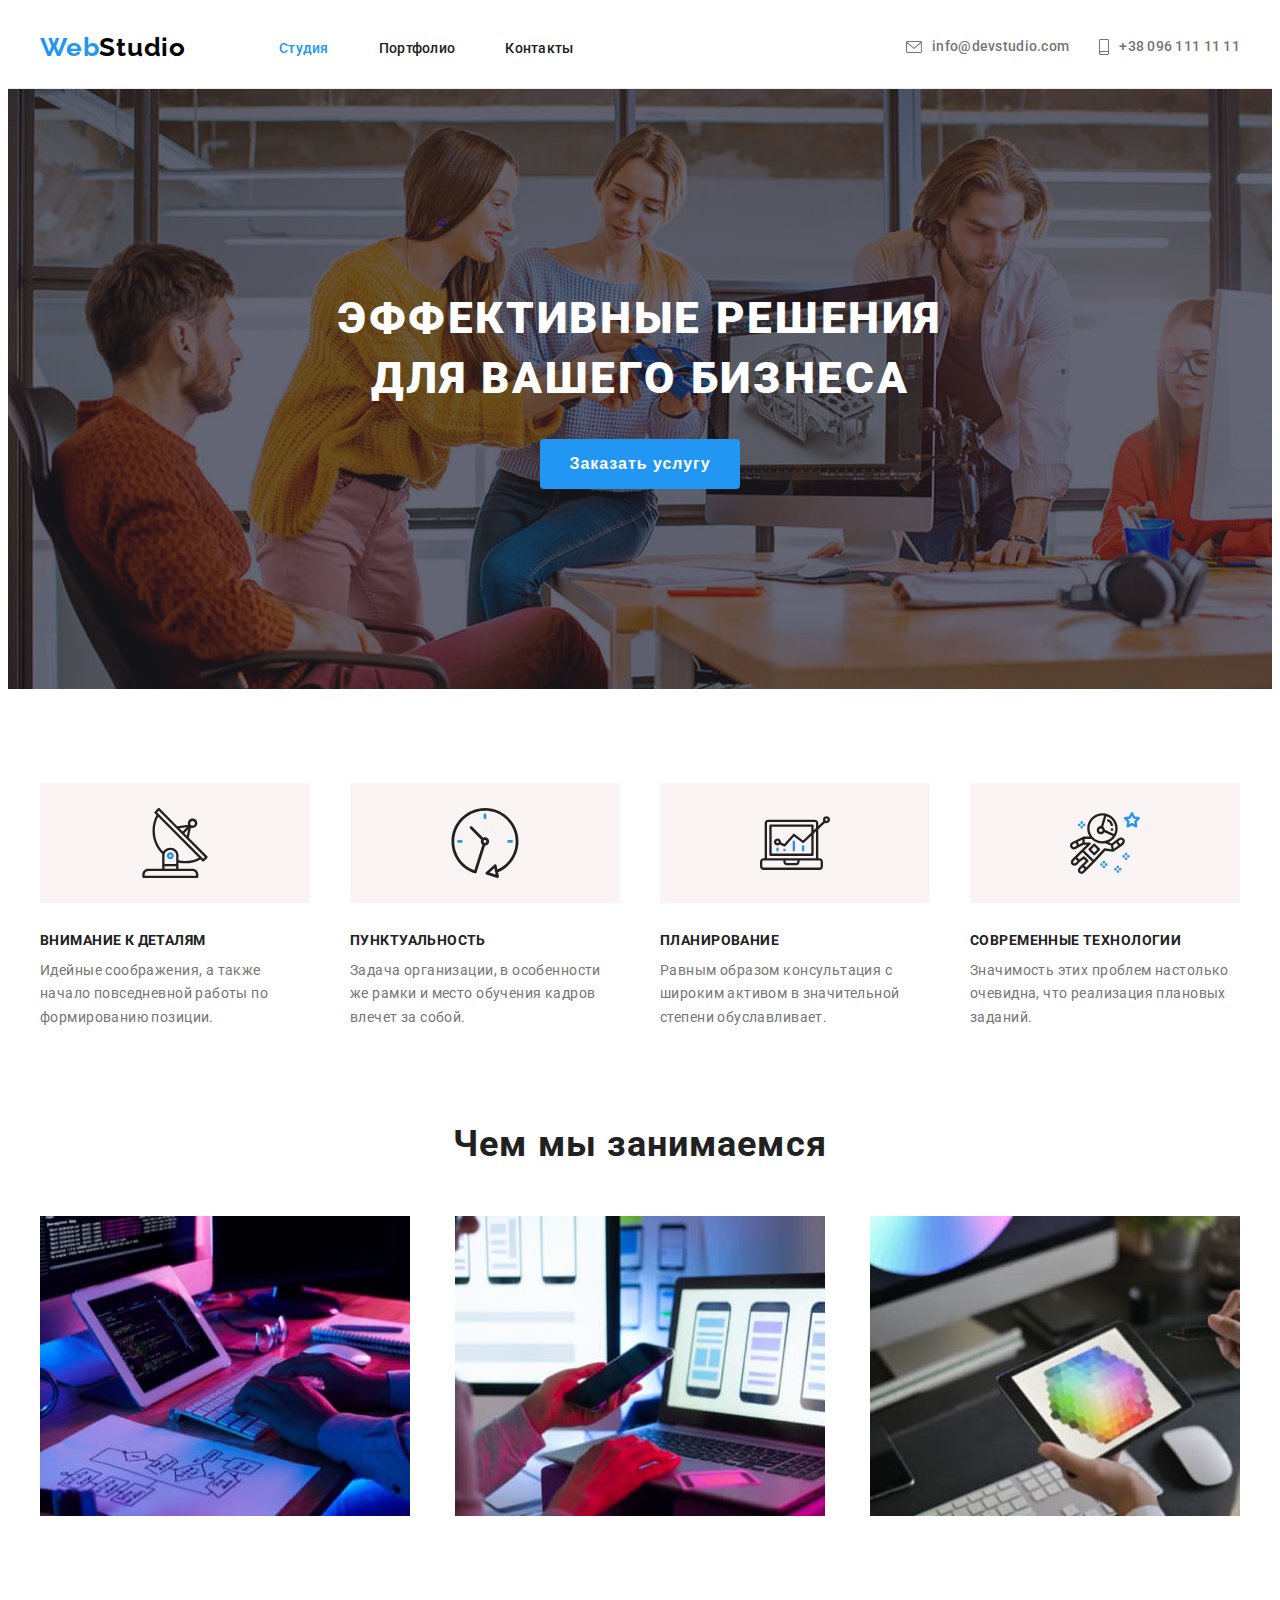
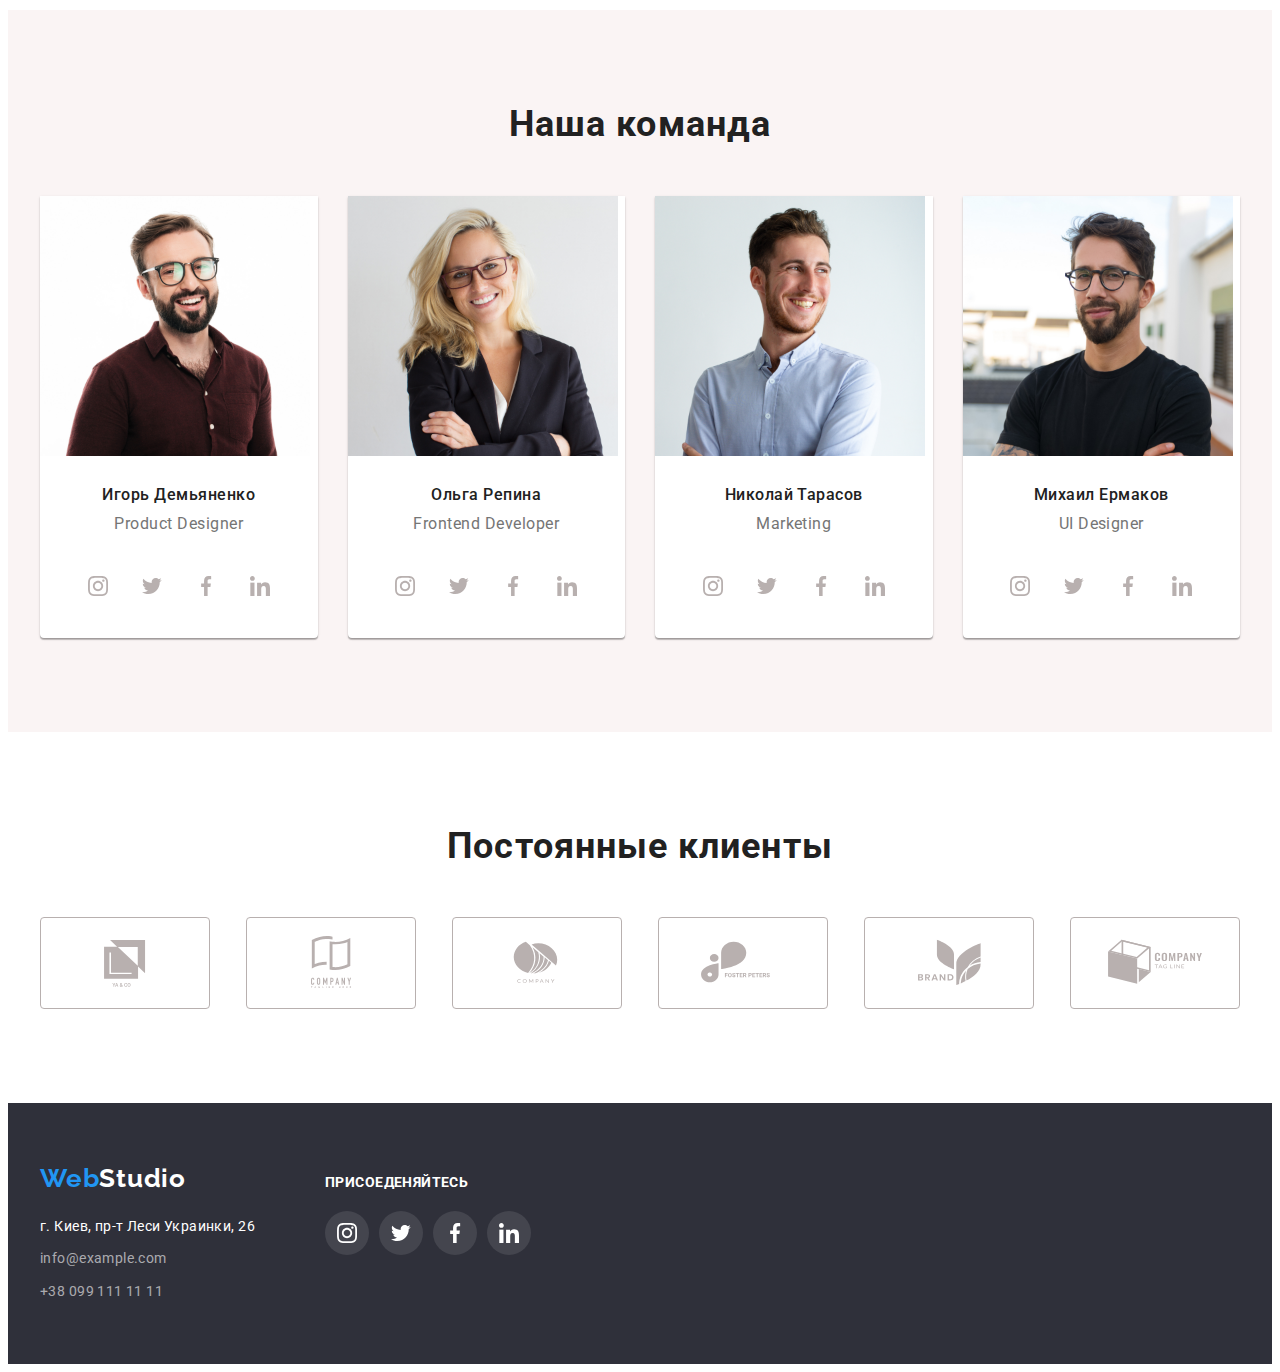
==== index.html @ 5352d446 "1" ====
<!DOCTYPE html>
<html lang="ru">
  <head>
    <meta charset="UTF-8" />
    <meta http-equiv="X-UA-Compatible" content="IE=edge" />
    <meta name="viewport" content="width=device-width, initial-scale=1.0" />
    <title>Разработка сайта</title>
    <link rel="preconnect" href="https://fonts.gstatic.com" />
    <link
      href="https://fonts.googleapis.com/css2?family=Raleway:wght@700&family=Roboto:wght@400;500;700;900&display=swap"
      rel="stylesheet"
    />
    <link
      rel="stylesheet"
      href="https://cdnjs.cloudflare.com/ajax/libs/modern-normalize/1.0.0/modern-normalize.min.css"
      integrity="sha512-ISS7cAi1PEhQ8jnbJpJZMd29NlhNj4AWYyLOSp2CE/CsHxTCu+r+t0D2yoJudVrd0/8fTVPUVDzY5Tvli75u/g=="
      crossorigin="anonymous"
      referrerpolicy="no-referrer"
    />
    <link rel="stylesheet" href="./css/styles.css" />
  </head>
  <body>
    <!-- Header section-->
    <header class="header">
      <div class="hearder-container container">
        <nav class="navigation">
          <a class="logo link" href="./index.html">Web<span class="logo-color">Studio</span></a>
          <ul class="menu list">
            <li class="menu-item">
              <a class="menu-link link link-menu-color" href="#"> Студия</a>
            </li>
            <li class="menu-item">
              <a class="menu-link link" href="./portfolio.html">Портфолио</a>
            </li>
            <li class="menu-item">
              <a class="menu-link link" href="#">Контакты</a>
            </li>
          </ul>
        </nav>
        <ul class="contact-list list">
          <li class="contact-list-item">
            <a class="contact-link link" href="mailto:info@devstudio.com">
              <svg class="contact-mail-icon">
                <use href="./images/sprite.svg#icon-mail"></use>
              </svg>
              info@devstudio.com</a
            >
          </li>
          <li class="contact-list-item">
            <a class="contact-link link" href="tel:+380961111111">
              <svg class="contact-phone-icon">
                <use href="./images/sprite.svg#icon-phone"></use>
              </svg>
              +38 096 111 11 11</a
            >
          </li>
        </ul>
      </div>
    </header>
    <main>
      <!--Hero section-->
      <section class="hero-section">
        <div class="flex-hero-section container">
          <h1 class="hero-section-title">
            Эффективные решения <br />
            для вашего бизнеса
          </h1>
          <button class="hero-section-button" type="button">Заказать услугу</button>
        </div>
      </section>

      <!-- Info section-->
      <section class="info-section section">
        <div class="container">
          <ul class="info-setcion-list list">
            <li class="info-list-item">
              <div class="info-section-svg-background">
                <svg class="info-section-img">
                  <use href="./images/sprite.svg#icon-antenna"></use>
                </svg>
              </div>
              <h3 class="info-setion-title">Внимание к деталям</h3>
              <p class="info-section-subtitle">
                Идейные соображения, а также начало повседневной работы по формированию позиции.
              </p>
            </li>
            <li class="info-list-item">
              <div class="info-section-svg-background">
                <svg class="info-section-img">
                  <use href="./images/sprite.svg#icon-clock"></use>
                </svg>
              </div>
              <h3 class="info-setion-title">Пунктуальность</h3>
              <p class="info-section-subtitle">
                Задача организации, в особенности же рамки и место обучения кадров влечет за собой.
              </p>
            </li>
            <li class="info-list-item">
              <div class="info-section-svg-background">
                <svg class="info-section-img">
                  <use href="./images/sprite.svg#icon-diagram"></use>
                </svg>
              </div>
              <h3 class="info-setion-title">Планирование</h3>
              <p class="info-section-subtitle">
                Равным образом консультация с широким активом в значительной степени обуславливает.
              </p>
            </li>
            <li class="info-list-item">
              <div class="info-section-svg-background">
                <svg class="info-section-img">
                  <use href="./images/sprite.svg#icon-astronaut"></use>
                </svg>
              </div>
              <h3 class="info-setion-title">Современные технологии</h3>
              <p class="info-section-subtitle">
                Значимость этих проблем настолько очевидна, что реализация плановых заданий.
              </p>
            </li>
          </ul>
        </div>
      </section>

      <!--About section-->
      <section class="about-section">
        <div class="container">
          <h2 class="heading2-title">Чем мы занимаемся</h2>
          <ul class="about-section-list list">
            <li>
              <img
                src="./images/about/img.jpg"
                alt="разработчик пишет код"
                width="370"
                height="300"
              />
            </li>
            <li>
              <img
                src="./images/about/img-1.jpg"
                alt="разработчик пишет приложение для смартфона"
                width="370"
                height="300"
              />
            </li>
            <li>
              <img src="./images/about/img-2.jpg" alt="дизайнер рисует" width="370" height="300" />
            </li>
          </ul>
        </div>
      </section>

      <!--Team section-->
      <section class="team-section section">
        <div class="container">
          <h2 class="heading2-title">Наша команда</h2>
          <ul class="team-list list">
            <li class="team-list-item">
              <img
                src="./images/personal/img.jpg"
                alt="Игорь Демьяненко"
                width="270"
                height="260"
              />
              <h3 class="team-section-title">Игорь Демьяненко</h3>
              <p class="team-section-subtitle">Product Designer</p>
              <ul class="team-section-list list">
                <li class="team-section-list-item">
                  <a href="" class="team-section-sociallink">
                    <svg class="team-section-svg-item">
                      <use href="images/sprite.svg#icon-instagram"></use>
                    </svg>
                  </a>
                </li>
                <li class="team-section-list-item">
                  <a href="" class="team-section-sociallink">
                    <svg class="team-section-svg-item">
                      <use href="images/sprite.svg#icon-twitter"></use>
                    </svg>
                  </a>
                </li>
                <li class="team-section-list-item">
                  <a href="" class="team-section-sociallink">
                    <svg class="team-section-svg-item">
                      <use href="images/sprite.svg#icon-facebook"></use>
                    </svg>
                  </a>
                </li>
                <li class="team-section-list-item">
                  <a href="" class="team-section-sociallink">
                    <svg class="team-section-svg-item">
                      <use href="images/sprite.svg#icon-linkedin"></use>
                    </svg>
                  </a>
                </li>
              </ul>
            </li>
            <li class="team-list-item">
              <img src="./images/personal/img-1.jpg" alt="Ольга Репина" width="270" height="260" />
              <h3 class="team-section-title">Ольга Репина</h3>
              <p class="team-section-subtitle">Frontend Developer</p>
              <ul class="team-section-list list">
                <li class="team-section-list-item">
                  <a href="" class="team-section-sociallink">
                    <svg class="team-section-svg-item">
                      <use href="images/sprite.svg#icon-instagram"></use>
                    </svg>
                  </a>
                </li>
                <li class="team-section-list-item">
                  <a href="" class="team-section-sociallink">
                    <svg class="team-section-svg-item">
                      <use href="images/sprite.svg#icon-twitter"></use>
                    </svg>
                  </a>
                </li>
                <li class="team-section-list-item">
                  <a href="" class="team-section-sociallink">
                    <svg class="team-section-svg-item">
                      <use href="images/sprite.svg#icon-facebook"></use>
                    </svg>
                  </a>
                </li>
                <li class="team-section-list-item">
                  <a href="" class="team-section-sociallink">
                    <svg class="team-section-svg-item">
                      <use href="images/sprite.svg#icon-linkedin"></use>
                    </svg>
                  </a>
                </li>
              </ul>
            </li>
            <li class="team-list-item">
              <img
                src="./images/personal/img-2.jpg"
                alt="Николай Тарасов"
                width="270"
                height="260"
              />
              <h3 class="team-section-title">Николай Тарасов</h3>
              <p class="team-section-subtitle">Marketing</p>
              <ul class="team-section-list list">
                <li class="team-section-list-item">
                  <a href="" class="team-section-sociallink">
                    <svg class="team-section-svg-item">
                      <use href="images/sprite.svg#icon-instagram"></use>
                    </svg>
                  </a>
                </li>
                <li class="team-section-list-item">
                  <a href="" class="team-section-sociallink">
                    <svg class="team-section-svg-item">
                      <use href="images/sprite.svg#icon-twitter"></use>
                    </svg>
                  </a>
                </li>
                <li class="team-section-list-item">
                  <a href="" class="team-section-sociallink">
                    <svg class="team-section-svg-item">
                      <use href="images/sprite.svg#icon-facebook"></use>
                    </svg>
                  </a>
                </li>
                <li class="team-section-list-item">
                  <a href="" class="team-section-sociallink">
                    <svg class="team-section-svg-item">
                      <use href="images/sprite.svg#icon-linkedin"></use>
                    </svg>
                  </a>
                </li>
              </ul>
            </li>
            <li class="team-list-item">
              <img
                src="./images/personal/img-3.jpg"
                alt="Михаил Ермаков"
                width="270"
                height="260"
              />
              <h3 class="team-section-title">Михаил Ермаков</h3>
              <p class="team-section-subtitle">UI Designer</p>
              <ul class="team-section-list list">
                <li class="team-section-list-item">
                  <a href="" class="team-section-sociallink">
                    <svg class="team-section-svg-item">
                      <use href="images/sprite.svg#icon-instagram"></use>
                    </svg>
                  </a>
                </li>
                <li class="team-section-list-item">
                  <a href="#" class="team-section-sociallink">
                    <svg class="team-section-svg-item">
                      <use href="images/sprite.svg#icon-twitter"></use>
                    </svg>
                  </a>
                </li>
                <li class="team-section-list-item">
                  <a href="" class="team-section-sociallink">
                    <svg class="team-section-svg-item">
                      <use href="images/sprite.svg#icon-facebook"></use>
                    </svg>
                  </a>
                </li>
                <li class="team-section-list-item">
                  <a href="" class="team-section-sociallink">
                    <svg class="team-section-svg-item">
                      <use href="images/sprite.svg#icon-linkedin"></use>
                    </svg>
                  </a>
                </li>
              </ul>
            </li>
          </ul>
        </div>
      </section>

      <!--- Regular customers -->

      <section class="section">
        <div class="container">
          <h2 class="heading2-title">Постоянные клиенты</h2>
          <ul class="regular-list list">
            <li class="regular-list-item">
              <a href="" class="regular-list-link">
                <svg class="regular-customers-icon" width="106" height="60">
                  <use href="./images/sprite.svg#icon-logo"></use>
                </svg>
              </a>
            </li>
            <li class="regular-list-item">
              <a href="" class="regular-list-link">
                <svg class="regular-customers-icon" width="106" height="60">
                  <use href="./images/sprite.svg#icon-logo1"></use>
                </svg>
              </a>
            </li>
            <li class="regular-list-item">
              <a href="" class="regular-list-link">
                <svg class="regular-customers-icon" width="106" height="60">
                  <use href="./images/sprite.svg#icon-logo2"></use>
                </svg>
              </a>
            </li>
            <li class="regular-list-item">
              <a href="" class="regular-list-link">
                <svg class="regular-customers-icon" width="106" height="60">
                  <use href="./images/sprite.svg#icon-logo3"></use>
                </svg>
              </a>
            </li>
            <li class="regular-list-item">
              <a href="" class="regular-list-link">
                <svg class="regular-customers-icon" width="106" height="60">
                  <use href="./images/sprite.svg#icon-logo4"></use>
                </svg>
              </a>
            </li>
            <li class="regular-list-item">
              <a href="" class="regular-list-link">
                <svg class="regular-customers-icon" width="106" height="60">
                  <use href="./images/sprite.svg#icon-logo5"></use>
                </svg>
              </a>
            </li>
          </ul>
        </div>
      </section>
    </main>

    <!--Footer section-->
    <footer class="footer-section">
      <div class="footer-section-container container">
        <div class="footer-address-container">
          <a class="logo link list" href="index.html">Web<span class="logo-color2">Studio</span></a>
          <ul class="address-footer-list list">
            <li class="address-footer-item">
              <a
                class="address-google-link link"
                href="https://goo.gl/maps/9RANrHbjVhPCw5Ut9"
                target="_blank"
                rel="noopener noreferrer"
                >г. Киев, пр-т Леси Украинки, 26</a
              >
            </li>
            <li class="address-footer-item">
              <a class="address-footer-link link" href="mailto:info@example.com"
                >info@example.com</a
              >
            </li>
            <li class="address-footer-item">
              <a class="address-footer-link link" href="tel:+380991111111">+38 099 111 11 11</a>
            </li>
          </ul>
        </div>
        <div class="footer-social-container">
          <!-------------------------------Joinsection-->
          <h2 class="social-title">Присоеденяйтесь</h2>
          <ul class="social-list list">
            <li class="join-social-item">
              <a href="" class="social-link">
                <svg class="join-social-icon">
                  <use href="./images/sprite.svg#icon-instagram"></use>
                </svg>
              </a>
            </li>
            <li class="join-social-item">
              <a href="" class="social-link">
                <svg class="join-social-icon">
                  <use href="./images/sprite.svg#icon-twitter"></use>
                </svg>
              </a>
            </li>
            <li class="join-social-item">
              <a href="" class="social-link">
                <svg class="join-social-icon">
                  <use href="./images/sprite.svg#icon-facebook"></use>
                </svg>
              </a>
            </li>
            <li class="join-social-item">
              <a href="" class="social-link">
                <svg class="join-social-icon">
                  <use href="./images/sprite.svg#icon-linkedin"></use>
                </svg>
              </a>
            </li>
          </ul>
        </div>
      </div>
    </footer>
  </body>
</html>
---- css/styles.css ----
:root {
  --accent-color: #212121;
  --accent-color2: #2196f3;
  --accent-color3: #757575;
  --accent-color4: #ffffff;
  --hover-color: #2196f3;
  --title-color: #212121;
  --subtitle-color: #757575;
  --hero-button-color: #188ce8;
  --background-color: #faf4f4;
  --background-footer: #2f303a;
  --team-list-background-color: #ffffff;
  --svg-icon-color: #b8b0af;
  --border-web-color: #eeeeee;
  --border-bottom: #ececec;
}

h1,
h2,
h3,
h4,
h5,
h6,
p {
  margin-top: 0;
  margin-bottom: 0;
}

ul,
ul {
  margin-top: 0;
  margin-bottom: 0;
  padding-left: 0;
}

img {
  display: block;
}

.list {
  list-style: none;
}

.link {
  text-decoration: none;
}

body {
  font-family: 'Roboto', sans-serif;
  color: var(--accent-color);
}

.container {
  width: 1200px;
  padding-left: 15px;
  padding-right: 15px;
  margin: 0 auto;
}

.section {
  padding-top: 94px;
  padding-bottom: 94px;
}

/*----------------MASTERS-------------*/

/* Header Section */

.header {
  padding-top: 24px;
  padding-bottom: 25px;
  border-bottom: 1px solid #ececec;
}

.hearder-container {
  display: flex;
  align-items: center;
  justify-content: space-between;
}

.navigation {
  display: flex;
}

.logo {
  font-family: 'Raleway', sans-serif;
  font-weight: 700;
  font-size: 26px;
  line-height: 1.19;
  letter-spacing: 0.03em;
  color: #2196f3;
}

.menu {
  display: flex;
  align-items: center;
  margin-left: 93px;
}

.menu-item:not(:last-child) {
  margin-right: 50px;
}

.menu-link {
  font-weight: 500;
  font-size: 14px;
  line-height: 1.14;
  letter-spacing: 0.02em;
  color: var(--accent-color);
}

.menu-link:hover,
.menu-link:focus {
  color: var(--hover-color);
}

.contact-list {
  display: flex;
  align-items: center;
}

.contact-link {
  font-weight: 500;
  font-size: 14px;
  line-height: 1.14;
  letter-spacing: 0.02em;
  color: var(--accent-color3);
  display: flex;
  align-items: center;
}

.contact-link:hover,
.contact-link:focus {
  color: var(--hover-color);
}

.contact-mail-icon {
  width: 16px;
  height: 12px;
  margin-right: 10px;
  fill: #757575;
}

.contact-phone-icon {
  width: 10px;
  height: 16px;
  margin-left: 30px;
  margin-right: 10px;
  fill: #757575;
}

.contact-link:hover .contact-mail-icon,
.contact-link:focus .contact-mail-icon,
.contact-link:hover .contact-phone-icon,
.contact-link:focus .contact-phone-icon {
  fill: currentColor;
}

/* Header end*/

/* Hero section */

.hero-section {
  padding-top: 200px;
  padding-bottom: 200px;
  align-items: center;
  background-image: linear-gradient(rgba(47, 48, 58, 0.4), rgba(47, 48, 58, 0.4)),
    url(../images/hero/hero.jpg);
  background-size: cover;
  max-width: 1600px;
  margin: 0 auto;
}

.flex-hero-section {
  display: flex;
  flex-direction: column;
}

.hero-section-title {
  font-weight: 900;
  font-size: 44px;
  line-height: 1.36;
  text-align: center;
  letter-spacing: 0.06em;
  text-transform: uppercase;
  color: var(--accent-color4);
  margin-bottom: 30px;
}

.hero-section-button {
  width: 200px;
  height: 50px;
  border-radius: 4px;
  font-weight: 700;
  font-size: 16px;
  line-height: 1.87;
  letter-spacing: 0.06em;
  cursor: pointer;
  background-color: var(--hover-color);
  color: var(--accent-color4);
  border: none;
  align-self: center;
}

.hero-section-button:hover,
.hero-section-button:focus {
  background-color: #188ce8;
  color: var(--accent-color4);
}

/* Hero section end*/

/* Info section */

.info-setcion-list {
  display: flex;
  justify-content: space-between;
}

.info-section-svg-background {
  width: 270px;
  height: 120px;
  background-color: var(--background-color);
  margin-bottom: 30px;
}

.info-section-img {
  width: 70px;
  height: 70px;
  margin-left: 100px;
  margin-top: 25px;
}

.info-setion-title {
  font-size: 14px;
  line-height: 1.14;
  letter-spacing: 0.03em;
  text-transform: uppercase;
  color: var(--title-color);
  margin-bottom: 10px;
}

.info-section-subtitle {
  font-size: 14px;
  line-height: 1.71;
  letter-spacing: 0.03em;
  color: var(--subtitle-color);
  max-width: 270px;
}

/* Info section end */

/* About section */

.about-section {
  padding-bottom: 94px;
}

.heading2-title {
  font-size: 36px;
  line-height: 1.16;
  text-align: center;
  letter-spacing: 0.03em;
  color: var(--title-color);
  margin-bottom: 50px;
}

.about-section-list {
  display: flex;
  flex-wrap: wrap;
  justify-content: space-between;
}

/* About section end */

/*Team section */

.team-section {
  background: var(--background-color);
}

.team-list {
  display: flex;
  margin-left: -30px;
  margin-top: -30px;
  flex-wrap: wrap;
}

.team-list-item {
  flex-basis: calc((100% - 120px) / 4);
  margin-left: 30px;
  margin-top: 30px;
  box-shadow: 0px 1px 3px rgba(0, 0, 0, 0.12), 0px 1px 1px rgba(0, 0, 0, 0.14),
    0px 2px 1px rgba(0, 0, 0, 0.2);
  border-radius: 0px 0px 4px 4px;
  background-color: var(--team-list-background-color);
}

.team-section-title {
  font-weight: 500;
  font-size: 16px;
  line-height: 1.18;
  text-align: center;
  letter-spacing: 0.03em;
  color: var(--title-color);
  margin-top: 30px;
  margin-bottom: 10px;
}

.team-section-subtitle {
  font-size: 16px;
  line-height: 1.18;
  text-align: center;
  letter-spacing: 0.03em;
  color: var(--subtitle-color);
  margin-bottom: 30px;
}

.team-section-list {
  display: flex;
  justify-content: center;
  margin-bottom: 30px;
}

.team-section-list-item:not(:last-child) {
  margin-right: 10px;
}

.team-section-sociallink {
  display: flex;
  justify-content: center;
  align-items: center;
  width: 44px;
  height: 44px;
  border-radius: 50%;
}

.team-section-svg-item {
  width: 20px;
  height: 20px;
  fill: var(--svg-icon-color);
}

.team-section-sociallink:hover,
.team-section-sociallink:focus {
  background-color: var(--hover-color);
}

.team-section-sociallink:hover .team-section-svg-item,
.team-section-sociallink:focus .team-section-svg-item {
  fill: var(--accent-color4);
}

/*Team section end*/

/*Regular customers*/

.regular-list {
  display: flex;
  justify-content: space-between;
}

.regular-list-link {
  display: flex;
  justify-content: center;
  align-items: center;
  width: 170px;
  height: 92px;
  border: 1px solid var(--svg-icon-color);
  box-sizing: border-box;
  border-radius: 4px;
}

.regular-customers-icon {
  fill: var(--svg-icon-color);
  width: 107px;
  height: 60px;
}

.regular-list-link:hover,
.regular-list-link:focus {
  border: 1px solid var(--hover-color);
}

.regular-list-link:hover .regular-customers-icon,
.regular-list-link:focus .regular-customers-icon {
  fill: var(--hover-color);
}
/*Footer section */

.footer-section {
  display: flex;
  background-color: var(--background-footer);
  padding-top: 60px;
  padding-bottom: 60px;
  margin: 0 auto;
}

.address-footer-list {
  margin-top: 20px;
}

.address-footer-item {
  margin-top: 9px;
}

.address-google-link {
  font-style: normal;
  font-weight: normal;
  font-size: 14px;
  line-height: 24px;
  letter-spacing: 0.03em;
  color: var(--accent-color4);
}

.address-footer-link {
  font-style: normal;
  font-weight: 400;
  font-size: 14px;
  line-height: 1.71;
  letter-spacing: 0.03em;
  color: rgba(255, 255, 255, 0.6);
}

.address-footer-link:hover,
.address-footer-link:focus {
  color: var(--hover-color);
}

.address-google-link:hover,
.address-google-link:focus {
  color: var(--hover-color);
}

.footer-social-container {
  margin-left: 70px;
}

.social-title {
  font-weight: 700;
  font-size: 14px;
  line-height: 1.14;
  letter-spacing: 0.03em;
  text-transform: uppercase;
  color: var(--accent-color4);
  margin-bottom: 20px;
}

.social-list {
  display: flex;
}

.join-social-item:not(:last-child) {
  margin-right: 10px;
}

.social-link {
  display: flex;
  justify-content: center;
  align-items: center;
  width: 44px;
  height: 44px;
  border-radius: 50%;
  background-color: rgb(255, 2555, 255, 0.1);
}

.join-social-icon {
  width: 20px;
  height: 20px;
  fill: var(--accent-color4);
}

.social-link:hover,
.social-link:focus {
  background-color: var(--hover-color);
}

.footer-section-container {
  display: flex;
  align-items: baseline;
}

/*text-color*/

.link-menu-color {
  color: #2196f3;
}

.logo-color {
  color: #000000;
}

.logo-color2 {
  color: #ffffff;
}

.button-rgb {
  background-color: #2196f3;
  color: #ffffff;
}

/*------------PORTFOLIO SECTION--------*/

/*Button section*/

.menu-button-list {
  display: flex;
  justify-content: center;
  margin-bottom: 34px;
}

.menu-button-list-item {
  margin-right: 8px;
}

.menu-button {
  height: 38px;
  font-weight: 500;
  font-size: 16px;
  text-align: center;
  letter-spacing: 0.03em;
  color: var(--accent-color);
  cursor: pointer;
  border-radius: 4px;
  border: none;
  background-color: var(--background-color);
  padding: 0 20px 0 20px;
  outline: none;
}

.list-web-design {
  display: flex;
  flex-wrap: wrap;
  margin-top: -30px;
  margin-left: -30px;
}

.list-web-design-item {
  flex-basis: calc((100% - 90px) / 3);
  margin-top: 30px;
  margin-left: 30px;
  max-width: 370px;
}

.list-web-design-div {
  border: 1px solid var(--border-web-color);
  box-sizing: border-box;
  padding: 20px 24px;
}

.list-web-design-item:hover,
.list-web-design-item:focus {
  box-shadow: 0px 4px 4px rgba(0, 0, 0, 0.25);
}

.menu-button:hover,
.menu-button:focus {
  background-color: var(--hover-color);
  color: var(--accent-color4);
  box-shadow: 0px 3px 1px rgba(0, 0, 0, 0.1), 0px 1px 2px rgba(0, 0, 0, 0.08),
    0px 2px 2px rgba(0, 0, 0, 0.12);
}

/*Link section*/
.link-title-pf {
  font-weight: 700;
  font-size: 18px;
  line-height: 2;
  letter-spacing: 0.06em;
  color: var(--title-color);
}

.link-subtitle-pf {
  font-weight: 400;
  font-size: 16px;
  line-height: 1.88;
  letter-spacing: 0.03em;
  color: var(--subtitle-color);
}

/*------------------SVG SECTION------------------*/
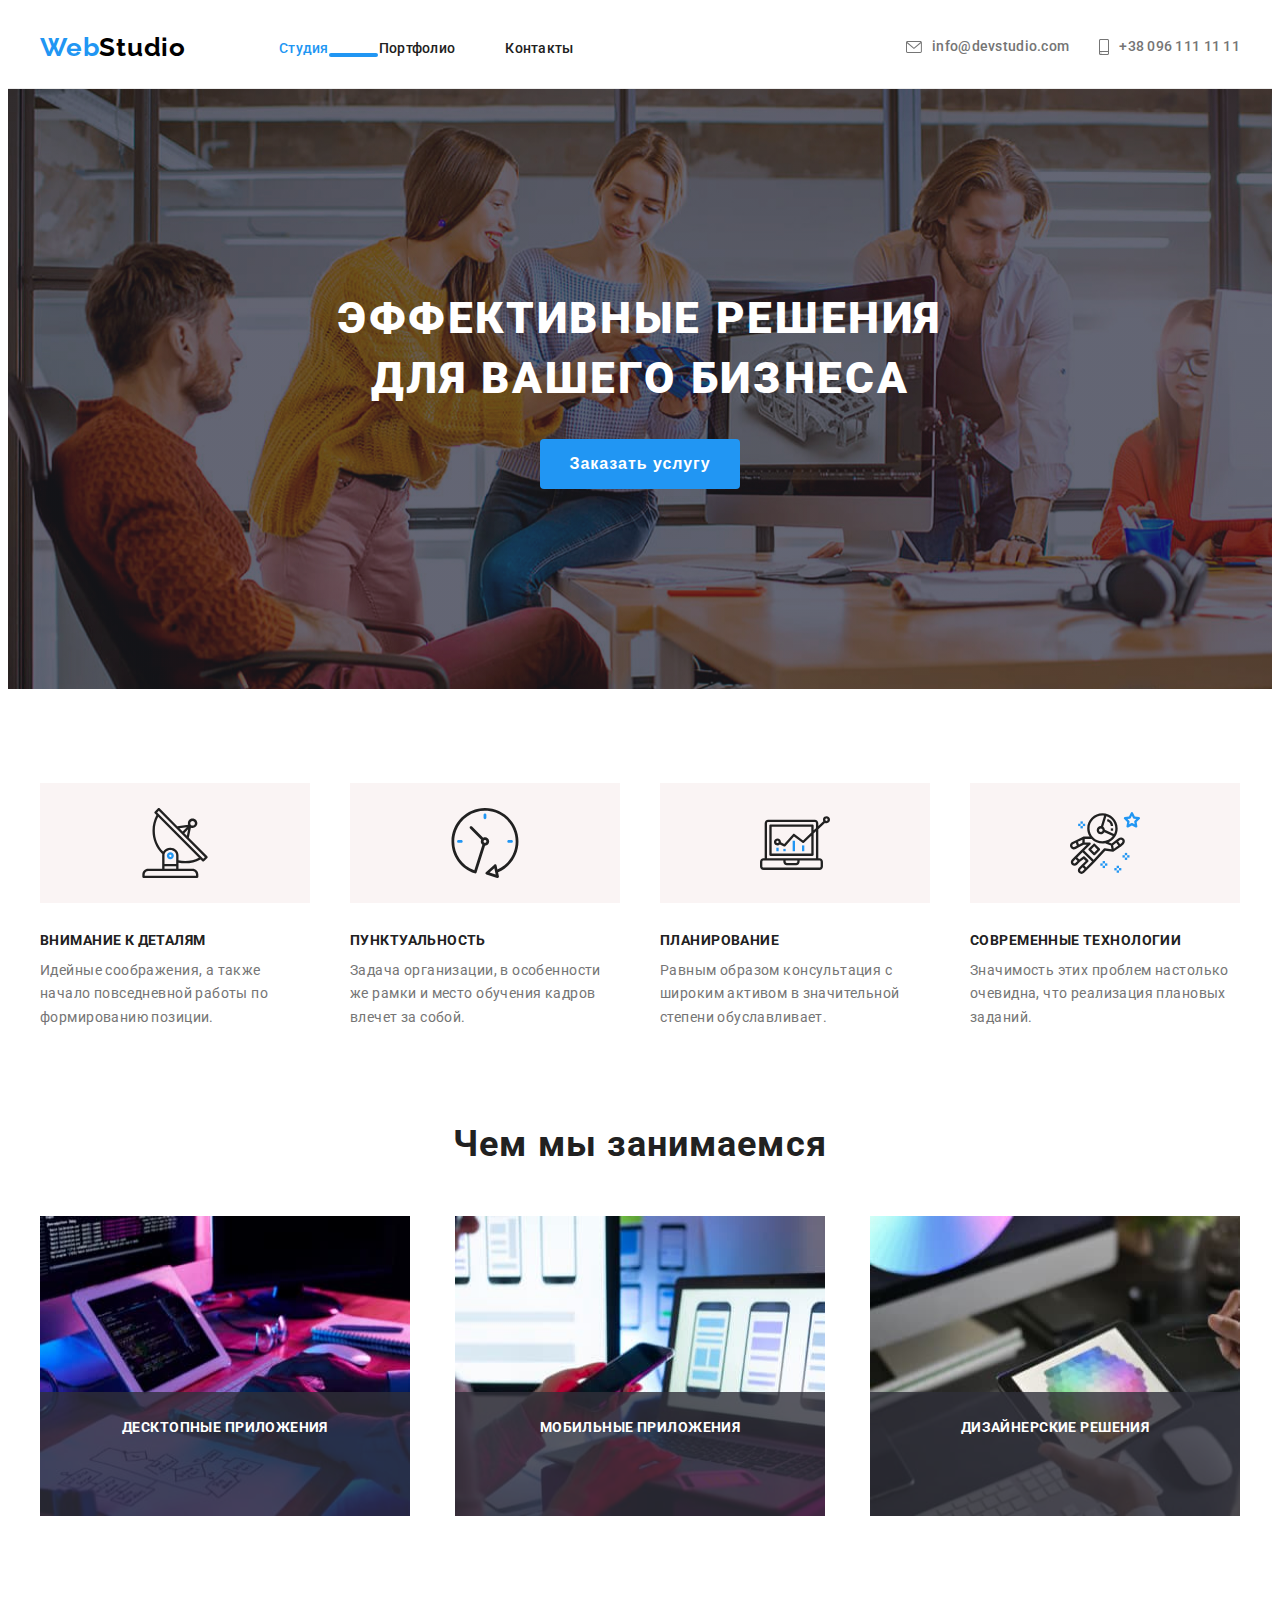
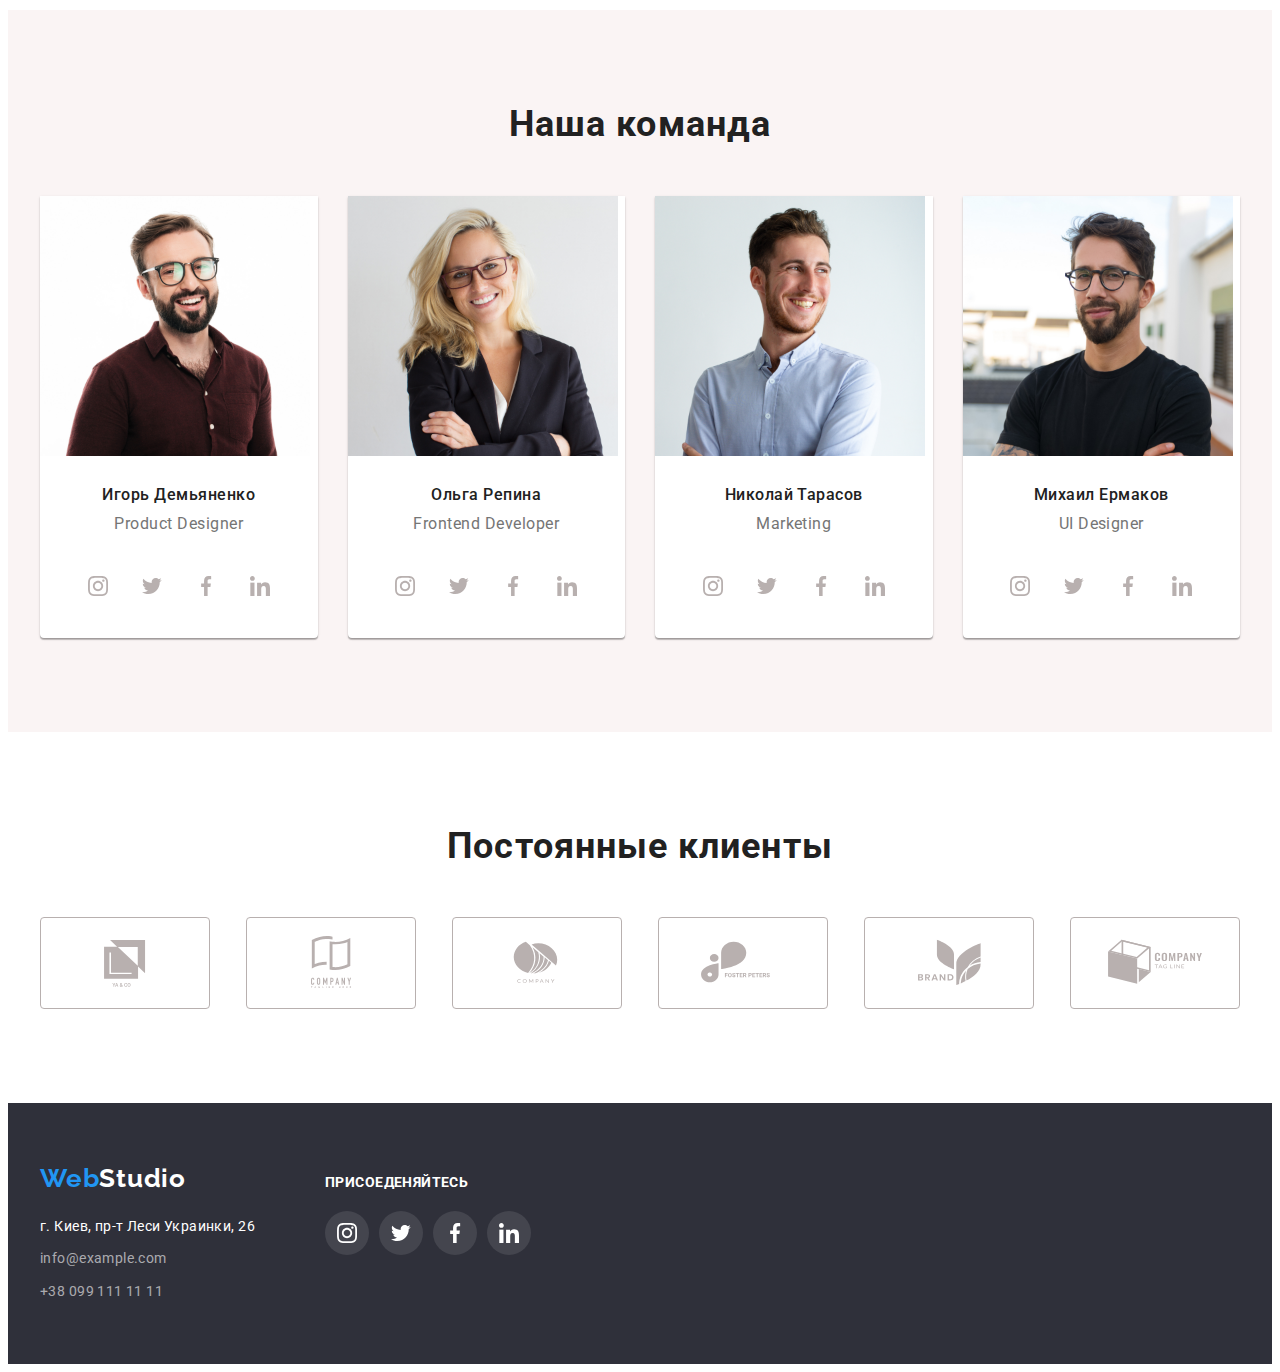
==== commit 984628d4: "backup" ====
--- a/index.html
+++ b/index.html
@@ -28,6 +28,7 @@
           <ul class="menu list">
             <li class="menu-item">
               <a class="menu-link link link-menu-color" href="#"> Студия</a>
+              <div class="active-page"></div>
             </li>
             <li class="menu-item">
               <a class="menu-link link" href="./portfolio.html">Портфолио</a>
@@ -126,25 +127,40 @@
         <div class="container">
           <h2 class="heading2-title">Чем мы занимаемся</h2>
           <ul class="about-section-list list">
-            <li>
-              <img
-                src="./images/about/img.jpg"
-                alt="разработчик пишет код"
-                width="370"
-                height="300"
-              />
-            </li>
-            <li>
-              <img
-                src="./images/about/img-1.jpg"
-                alt="разработчик пишет приложение для смартфона"
-                width="370"
-                height="300"
-              />
-            </li>
-            <li>
-              <img src="./images/about/img-2.jpg" alt="дизайнер рисует" width="370" height="300" />
-            </li>
+            <div class="about-section-wrapper">
+              <li>
+                <img
+                  src="./images/about/img.jpg"
+                  alt="разработчик пишет код"
+                  width="370"
+                  height="300"
+                />
+              </li>
+              <p class="about-section-subtitle">Десктопные приложения</p>
+            </div>
+            <div class="about-section-wrapper">
+              <li>
+                <img
+                  src="./images/about/img-1.jpg"
+                  alt="разработчик пишет приложение для смартфона"
+                  width="370"
+                  height="300"
+                />
+              </li>
+
+              <p class="about-section-subtitle">Мобильные приложения</p>
+            </div>
+            <div class="about-section-wrapper">
+              <li>
+                <img
+                  src="./images/about/img-2.jpg"
+                  alt="дизайнер рисует"
+                  width="370"
+                  height="300"
+                />
+              </li>
+              <p class="about-section-subtitle">Дизайнерские решения</p>
+            </div>
           </ul>
         </div>
       </section>
@@ -427,5 +443,9 @@
         </div>
       </div>
     </footer>
+
+    <div class="backdrop">
+      <div class="modal"></div>
+    </div>
   </body>
 </html>
--- a/css/styles.css
+++ b/css/styles.css
@@ -107,6 +107,7 @@
   line-height: 1.14;
   letter-spacing: 0.02em;
   color: var(--accent-color);
+  transition: color 250ms cubic-bezier(0.4, 0, 0.2, 1);
 }
 
 .menu-link:hover,
@@ -127,6 +128,7 @@
   color: var(--accent-color3);
   display: flex;
   align-items: center;
+  transition: color 250ms cubic-bezier(0.4, 0, 0.2, 1);
 }
 
 .contact-link:hover,
@@ -139,6 +141,7 @@
   height: 12px;
   margin-right: 10px;
   fill: #757575;
+  transition: fill 250ms cubic-bezier(0.4, 0, 0.2, 1);
 }
 
 .contact-phone-icon {
@@ -147,6 +150,7 @@
   margin-left: 30px;
   margin-right: 10px;
   fill: #757575;
+  transition: fill 250ms cubic-bezier(0.4, 0, 0.2, 1);
 }
 
 .contact-link:hover .contact-mail-icon,
@@ -200,6 +204,7 @@
   color: var(--accent-color4);
   border: none;
   align-self: center;
+  transition: background-color 250ms cubic-bezier(0.4, 0, 0.2, 1);
 }
 
 .hero-section-button:hover,
@@ -269,6 +274,27 @@
   display: flex;
   flex-wrap: wrap;
   justify-content: space-between;
+}
+
+.about-section-wrapper {
+  position: relative;
+  display: flex;
+  align-items: flex-end;
+}
+
+.about-section-subtitle {
+  position: absolute;
+  width: 370px;
+  height: 70px;
+  padding: 27px 0 27px 0;
+  font-weight: 700;
+  font-size: 14px;
+  line-height: 16px;
+  text-align: center;
+  letter-spacing: 0.03em;
+  text-transform: uppercase;
+  background-color: rgb(47, 48, 58, 0.8);
+  color: #ffffff;
 }
 
 /* About section end */
@@ -333,6 +359,7 @@
   width: 44px;
   height: 44px;
   border-radius: 50%;
+  transition: background-color 250ms cubic-bezier(0.4, 0, 0.2, 1);
 }
 
 .team-section-svg-item {
@@ -369,12 +396,14 @@
   border: 1px solid var(--svg-icon-color);
   box-sizing: border-box;
   border-radius: 4px;
+  transition: border 250ms cubic-bezier(0.4, 0, 0.2, 1);
 }
 
 .regular-customers-icon {
   fill: var(--svg-icon-color);
   width: 107px;
   height: 60px;
+  transition: fill 250ms cubic-bezier(0.4, 0, 0.2, 1);
 }
 
 .regular-list-link:hover,
@@ -411,6 +440,7 @@
   line-height: 24px;
   letter-spacing: 0.03em;
   color: var(--accent-color4);
+  transition: color 250ms cubic-bezier(0.4, 0, 0.2, 1);
 }
 
 .address-footer-link {
@@ -420,6 +450,7 @@
   line-height: 1.71;
   letter-spacing: 0.03em;
   color: rgba(255, 255, 255, 0.6);
+  transition: color 250ms cubic-bezier(0.4, 0, 0.2, 1);
 }
 
 .address-footer-link:hover,
@@ -462,6 +493,7 @@
   height: 44px;
   border-radius: 50%;
   background-color: rgb(255, 2555, 255, 0.1);
+  transition: background-color 250ms cubic-bezier(0.4, 0, 0.2, 1);
 }
 
 .join-social-icon {
@@ -484,6 +516,17 @@
 
 .link-menu-color {
   color: #2196f3;
+  position: relative;
+}
+
+.link-menu-color::after {
+  position: absolute;
+  content: '';
+  width: 100%;
+  height: 4px;
+  bottom: -1px;
+  background: #2196f3;
+  border-radius: 2px;
 }
 
 .logo-color {
@@ -526,6 +569,7 @@
   background-color: var(--background-color);
   padding: 0 20px 0 20px;
   outline: none;
+  transition: background-color 250ms cubic-bezier(0.4, 0, 0.2, 1);
 }
 
 .list-web-design {
@@ -540,6 +584,33 @@
   margin-top: 30px;
   margin-left: 30px;
   max-width: 370px;
+}
+
+.list-web-container-wrapper {
+  position: relative;
+  overflow: hidden;
+}
+
+.list-web-design-overlay {
+  font-size: 18px;
+  line-height: 1.55;
+  letter-spacing: 0.03em;
+  position: absolute;
+  top: 0;
+  left: 0;
+  width: 100%;
+  height: 100%;
+  padding: 63px 24px 0 24px;
+  color: #ffffff;
+  background-color: rgb(33, 150, 243, 0.9);
+  overflow: auto;
+  transform: translateY(100%);
+  transition: transform 250ms cubic-bezier(0.4, 0, 0.2, 1);
+}
+
+.list-web-design-item:hover .list-web-design-overlay,
+.list-web-design-item:focus .list-web-design-overlay {
+  transform: translateY(0%);
 }
 
 .list-web-design-div {
@@ -579,3 +650,23 @@
 }
 
 /*------------------SVG SECTION------------------*/
+
+/*------------------Modal window*----------------------*/
+/*
+.backdrop {
+  position: fixed;
+  top: 0;
+  left: 0;
+  width: 100%;
+  height: 100%;
+  background-color: rgb(0, 0, 0, 0.5);
+  z-index: 100;
+}
+
+.modal {
+  position: fixed;
+  width: 528px;
+  height: 580px;
+  background-color: blanchedalmond;
+}
+*/
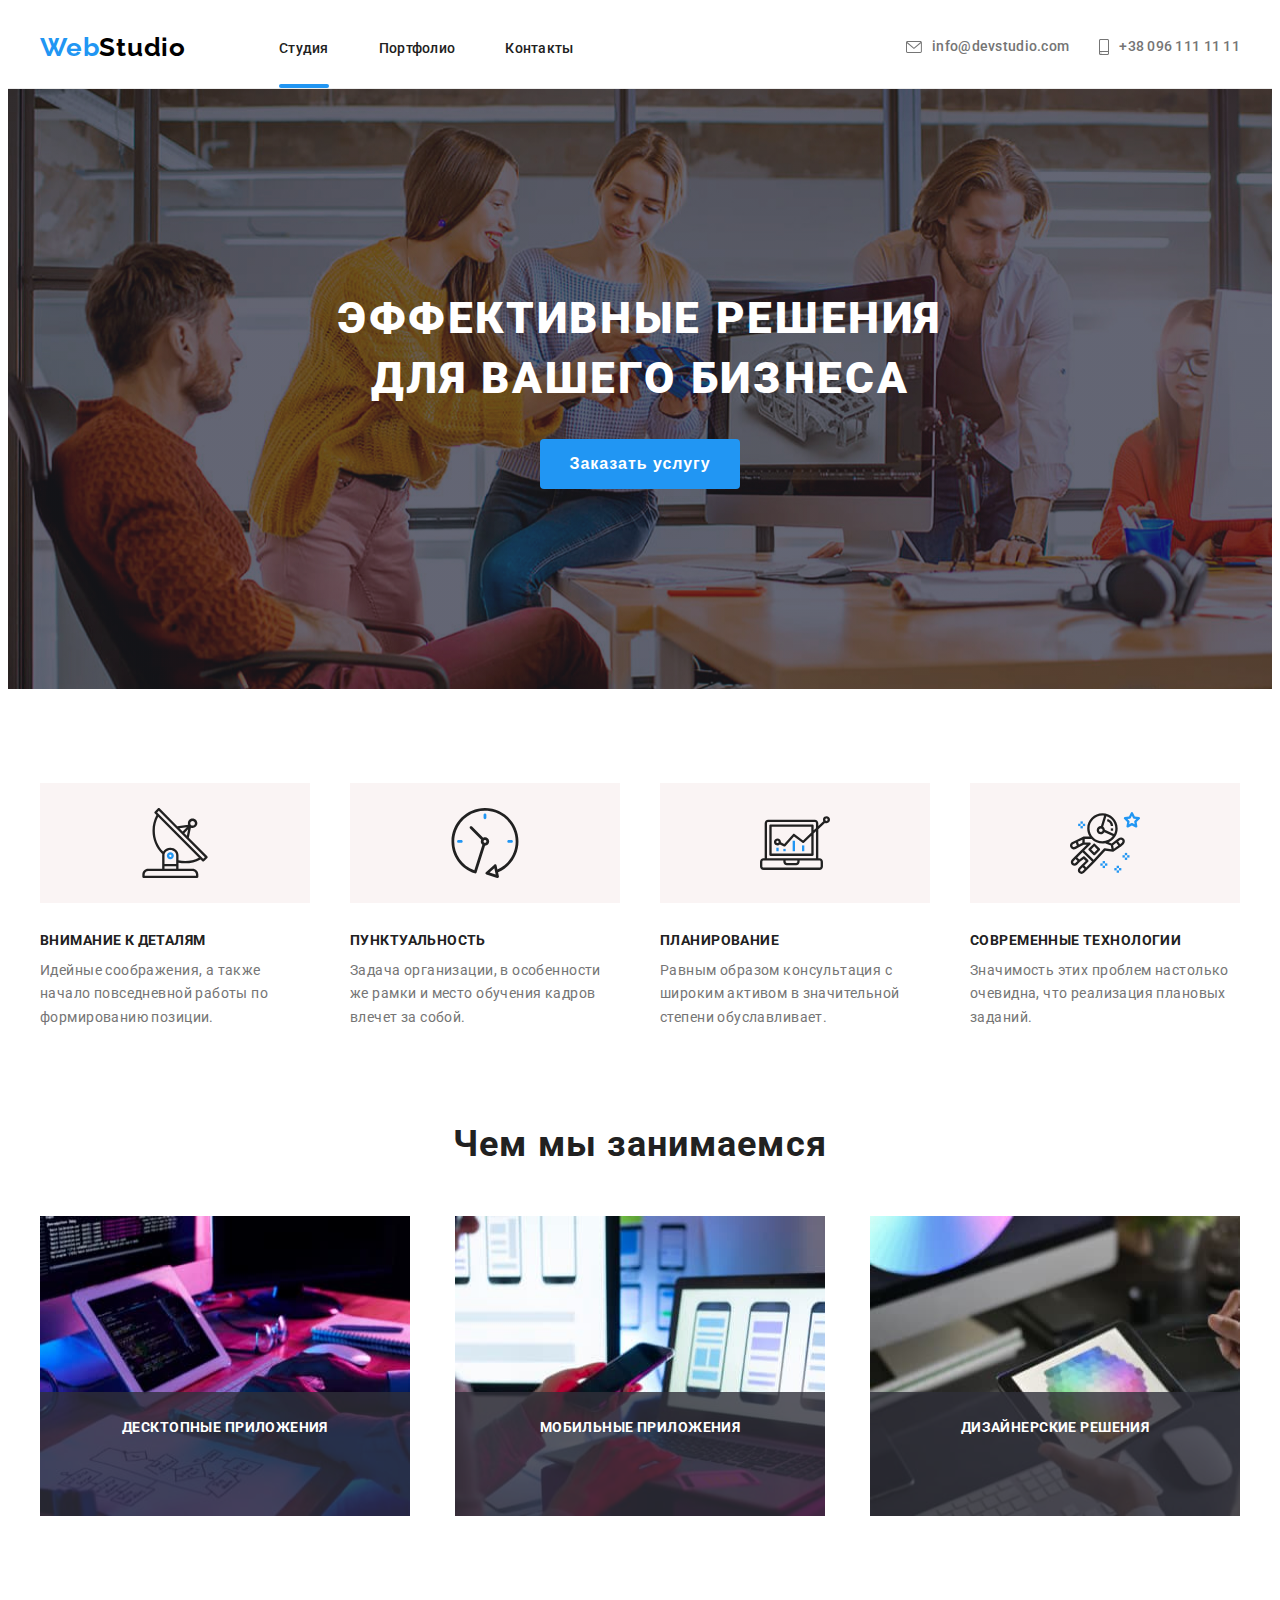
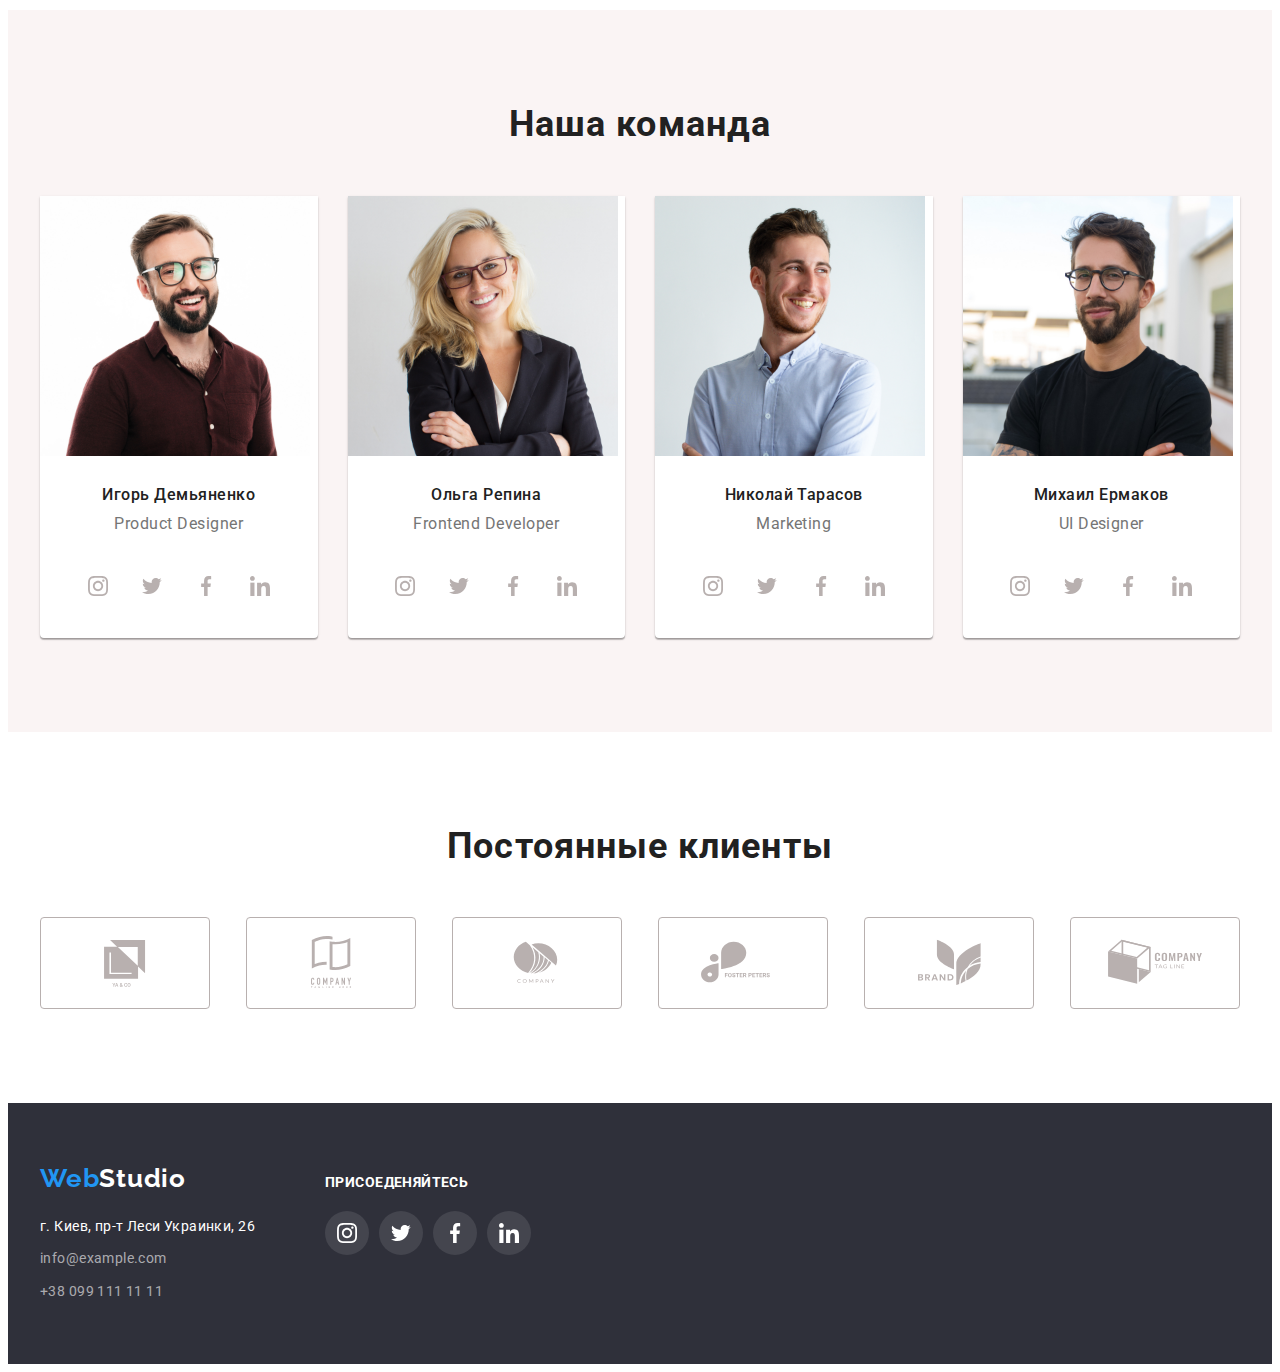
==== commit 5dd3265d: "1" ====
--- a/index.html
+++ b/index.html
@@ -27,7 +27,7 @@
           <a class="logo link" href="./index.html">Web<span class="logo-color">Studio</span></a>
           <ul class="menu list">
             <li class="menu-item">
-              <a class="menu-link link link-menu-color" href="#"> Студия</a>
+              <a class="menu-link link current" href="#"> Студия</a>
               <div class="active-page"></div>
             </li>
             <li class="menu-item">
@@ -66,7 +66,7 @@
             Эффективные решения <br />
             для вашего бизнеса
           </h1>
-          <button class="hero-section-button" type="button">Заказать услугу</button>
+          <button class="hero-section-button" type="button" data-modal-open>Заказать услугу</button>
         </div>
       </section>
 
@@ -444,8 +444,13 @@
       </div>
     </footer>
 
-    <div class="backdrop">
-      <div class="modal"></div>
+    <div class="backdrop is-hidden" data-modal>
+      <div class="modal">
+        <svg class="modal-close-btn">
+          <use href="../images/sprite.svg#icon-close-btn1" data-modal-close></use>
+        </svg>
+      </div>
     </div>
+    <script src="./js/modal.js"></script>
   </body>
 </html>
--- a/css/styles.css
+++ b/css/styles.css
@@ -13,6 +13,7 @@
   --svg-icon-color: #b8b0af;
   --border-web-color: #eeeeee;
   --border-bottom: #ececec;
+  --modal-bck-color: #ffffff;
 }
 
 h1,
@@ -108,6 +109,8 @@
   letter-spacing: 0.02em;
   color: var(--accent-color);
   transition: color 250ms cubic-bezier(0.4, 0, 0.2, 1);
+  padding-top: 32px;
+  padding-bottom: 32px;
 }
 
 .menu-link:hover,
@@ -294,7 +297,7 @@
   letter-spacing: 0.03em;
   text-transform: uppercase;
   background-color: rgb(47, 48, 58, 0.8);
-  color: #ffffff;
+  color: var(--accent-color4);
 }
 
 /* About section end */
@@ -514,17 +517,18 @@
 
 /*text-color*/
 
-.link-menu-color {
-  color: #2196f3;
+.current {
   position: relative;
 }
 
-.link-menu-color::after {
+.current::after {
   position: absolute;
+  display: block;
   content: '';
+  left: 0;
+  bottom: 0;
   width: 100%;
   height: 4px;
-  bottom: -1px;
   background: #2196f3;
   border-radius: 2px;
 }
@@ -601,7 +605,7 @@
   width: 100%;
   height: 100%;
   padding: 63px 24px 0 24px;
-  color: #ffffff;
+  color: var(--accent-color4);
   background-color: rgb(33, 150, 243, 0.9);
   overflow: auto;
   transform: translateY(100%);
@@ -652,7 +656,7 @@
 /*------------------SVG SECTION------------------*/
 
 /*------------------Modal window*----------------------*/
-/*
+
 .backdrop {
   position: fixed;
   top: 0;
@@ -661,12 +665,35 @@
   height: 100%;
   background-color: rgb(0, 0, 0, 0.5);
   z-index: 100;
+  transition: opacity 250ms linear, visibility 250ms linear;
+}
+
+.is-hidden {
+  opacity: 0;
+  visibility: hidden;
+  pointer-events: none;
 }
 
 .modal {
   position: fixed;
+  top: 50%;
+  left: 50%;
+  transform: translate(-50%, -50%);
   width: 528px;
   height: 580px;
-  background-color: blanchedalmond;
-}
-*/
+  background-color: var(--modal-bck-color);
+}
+
+.modal-close-btn {
+  position: absolute;
+  top: 8px;
+  right: 8px;
+  width: 18px;
+  height: 18px;
+  background-color: transparent;
+  border: 1px solid rgba(0, 0, 0, 0.1);
+  box-sizing: border-box;
+  border-radius: 50%;
+  padding: 0;
+  cursor: pointer;
+}
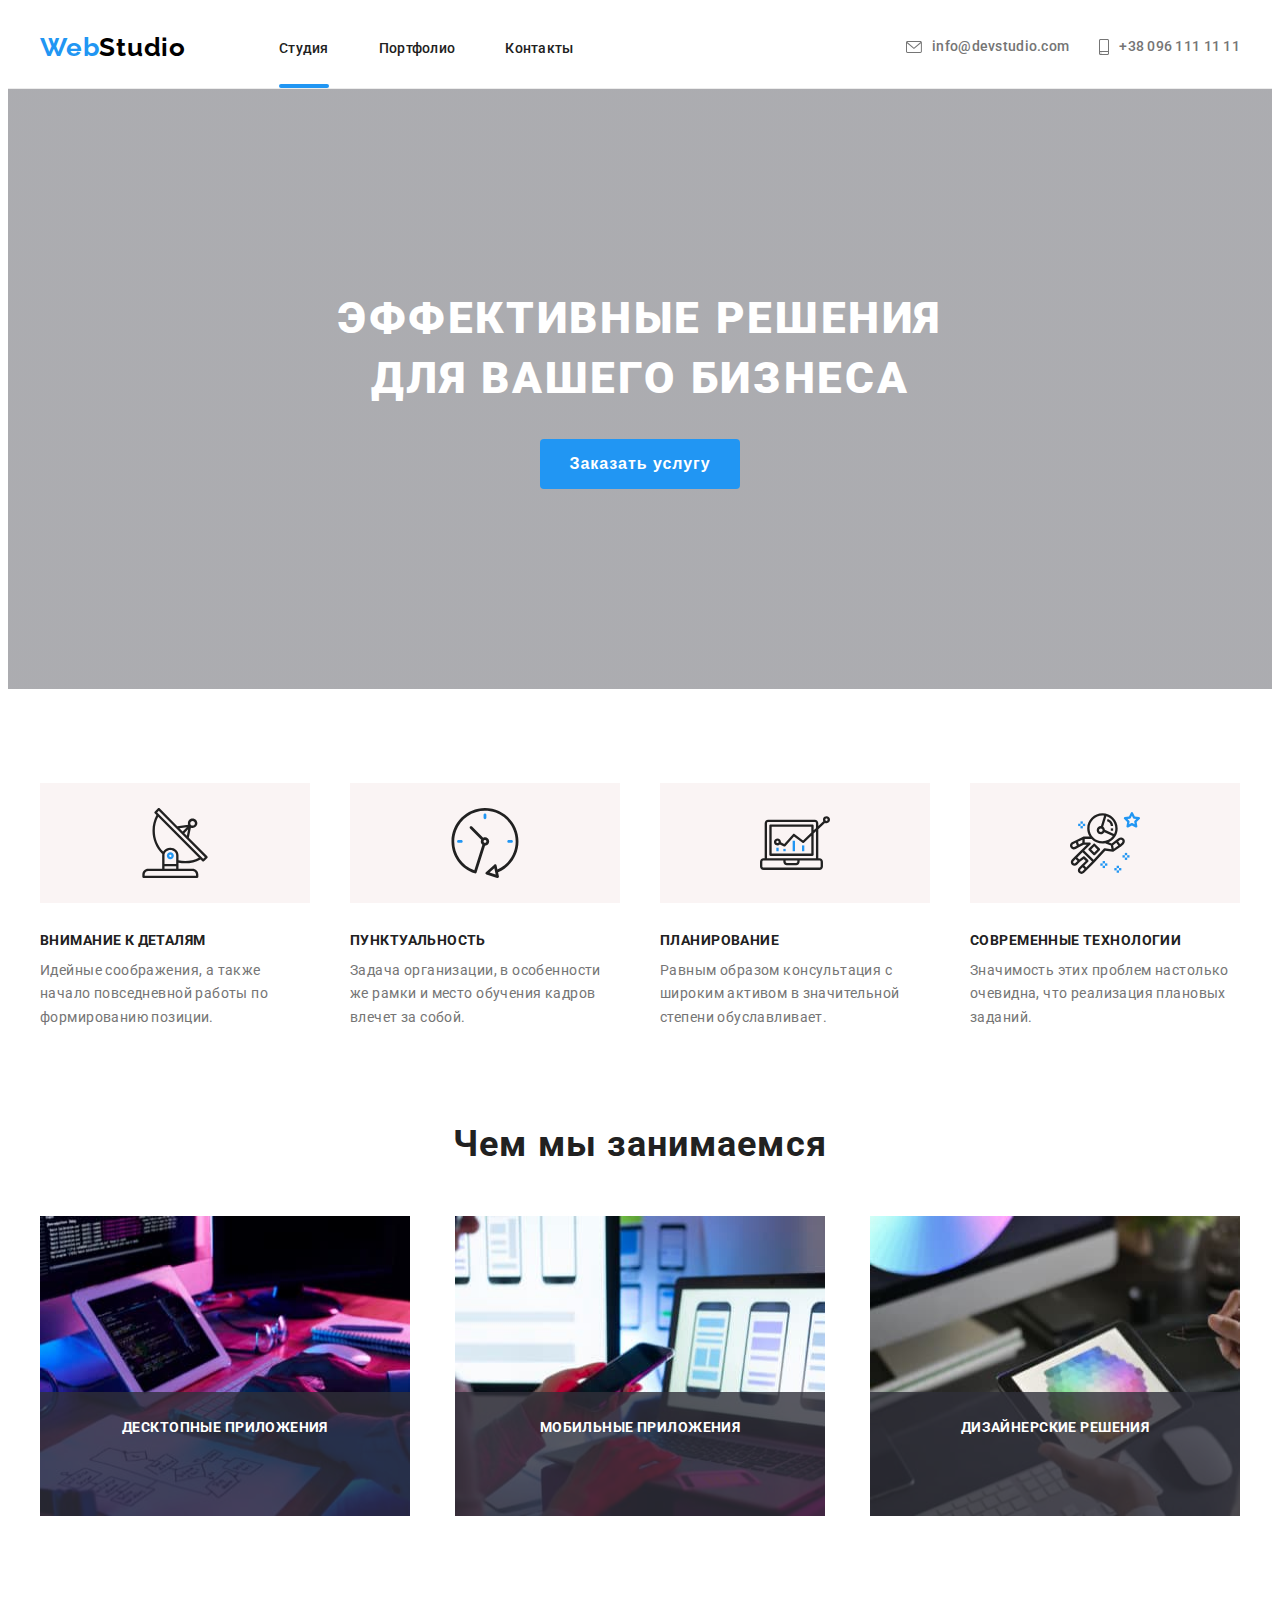
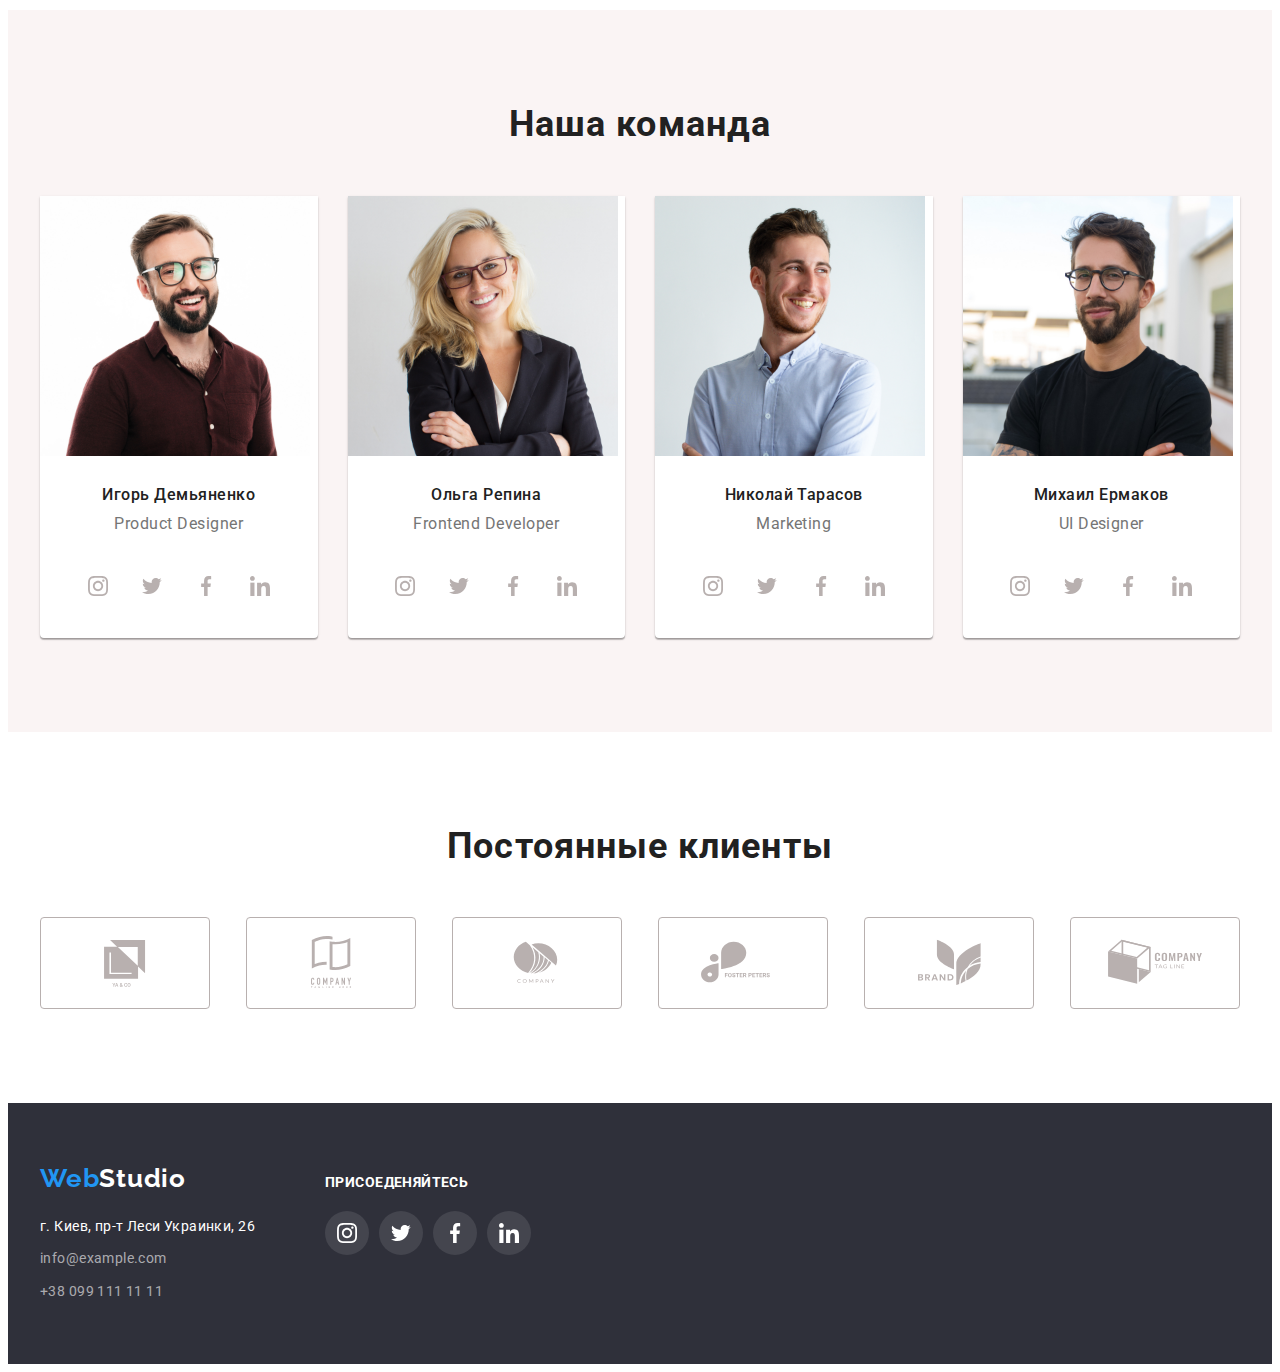
==== commit 90ae6712: "1" ====
--- a/index.html
+++ b/index.html
@@ -447,7 +447,7 @@
     <div class="backdrop is-hidden" data-modal>
       <div class="modal">
         <svg class="modal-close-btn">
-          <use href="../images/sprite.svg#icon-close-btn1" data-modal-close></use>
+          <use href="/images/sprite.svg#icon-close-btn1" data-modal-close></use>
         </svg>
       </div>
     </div>
--- a/css/styles.css
+++ b/css/styles.css
@@ -166,13 +166,16 @@
 /* Header end*/
 
 /* Hero section */
+.bck {
+  background-color: violet;
+}
 
 .hero-section {
   padding-top: 200px;
   padding-bottom: 200px;
   align-items: center;
   background-image: linear-gradient(rgba(47, 48, 58, 0.4), rgba(47, 48, 58, 0.4)),
-    url(../images/hero/hero.jpg);
+    url(../images/hero/hero.jg);
   background-size: cover;
   max-width: 1600px;
   margin: 0 auto;
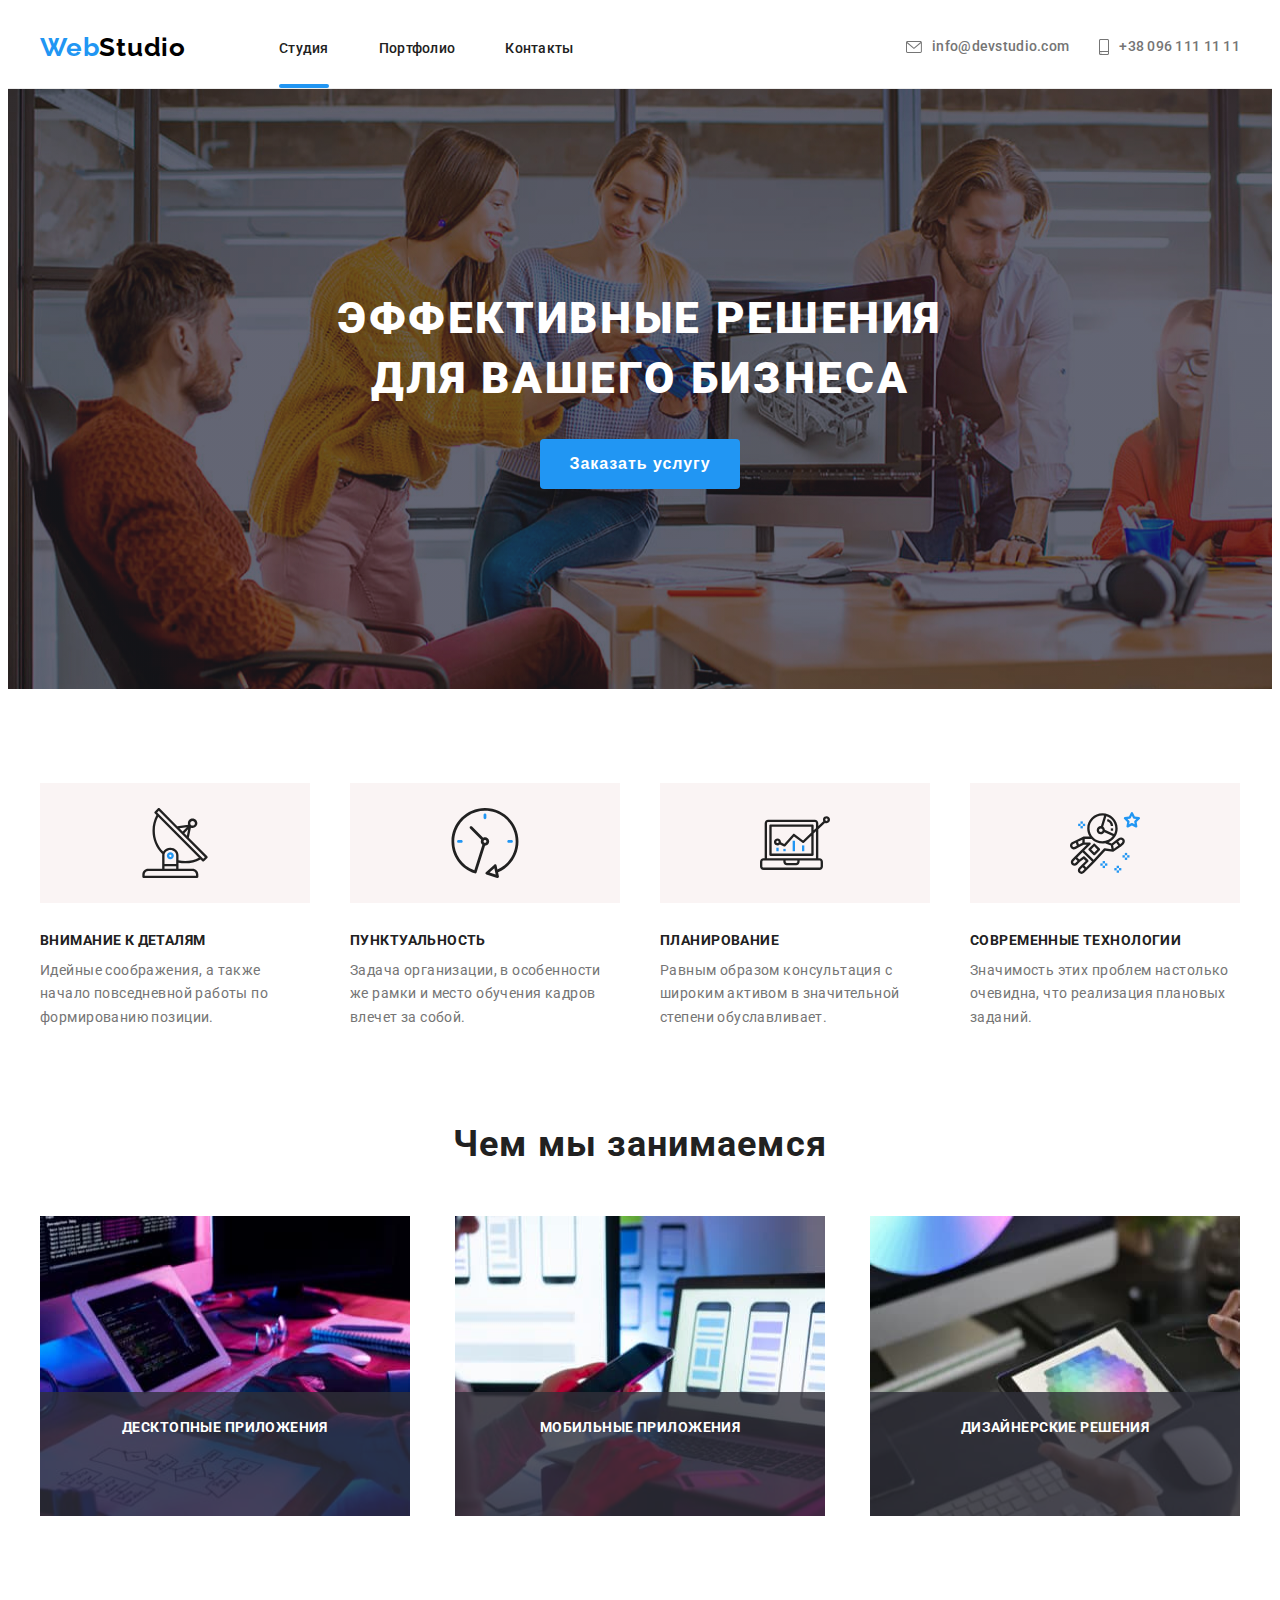
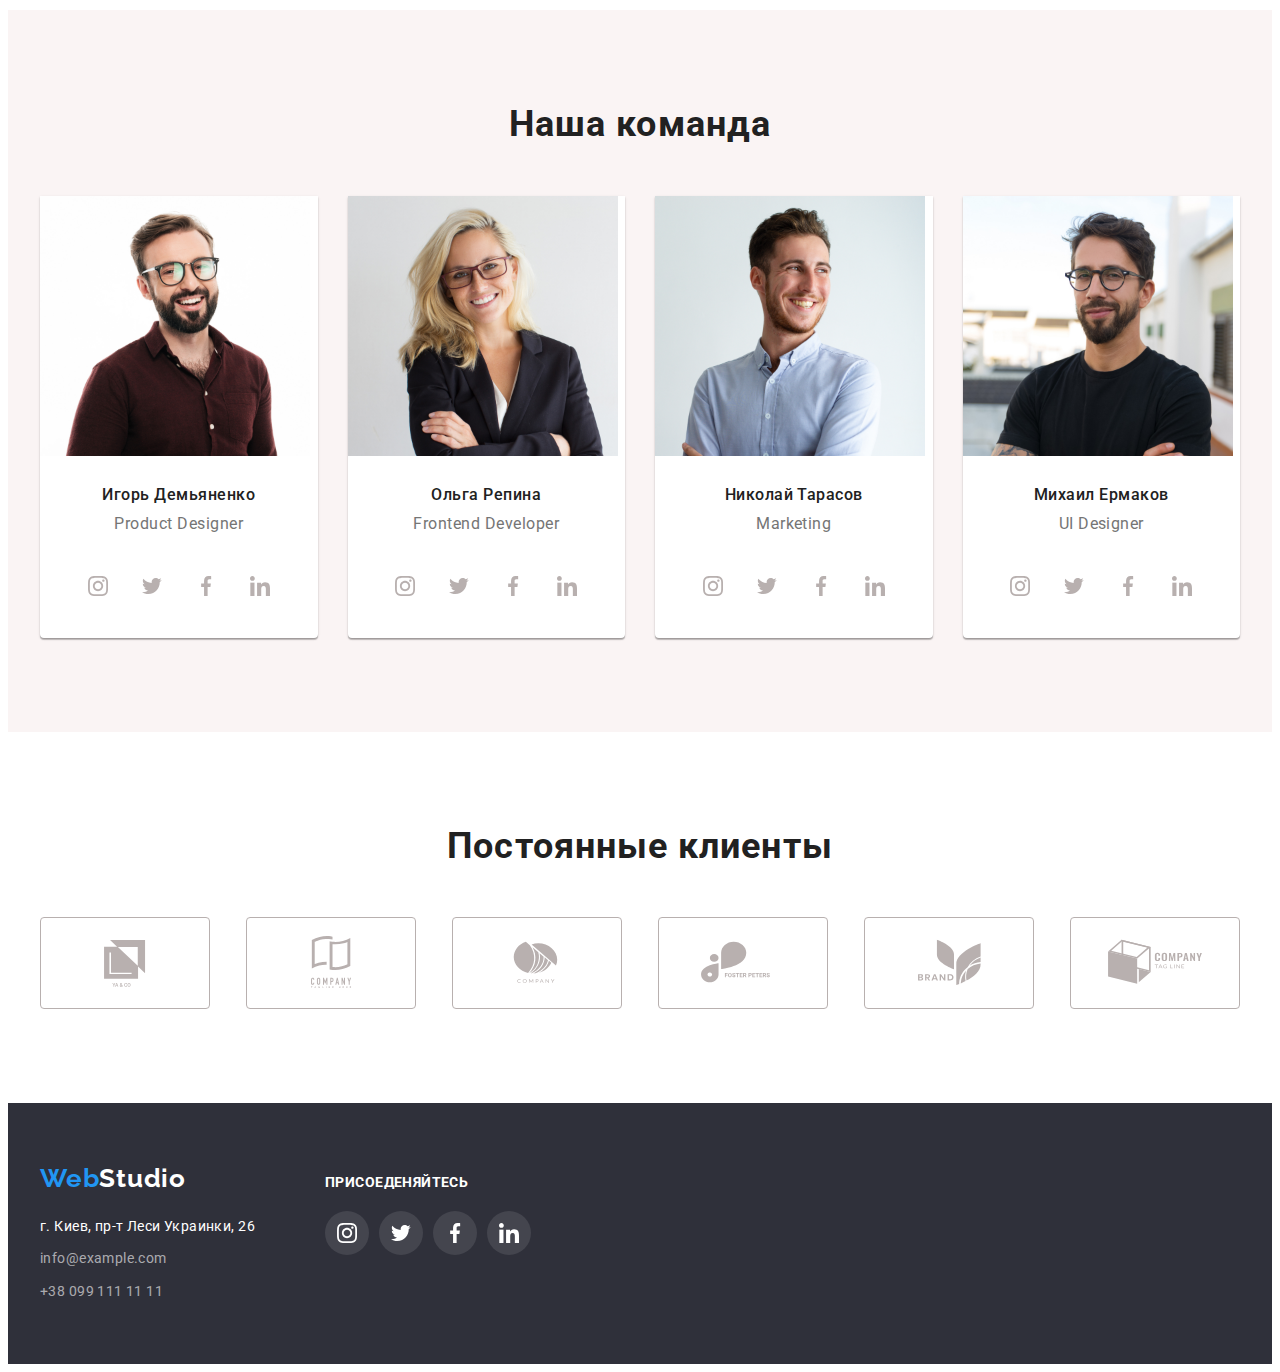
==== commit 39d0f495: "Update index.html" ====
--- a/index.html
+++ b/index.html
@@ -447,7 +447,7 @@
     <div class="backdrop is-hidden" data-modal>
       <div class="modal">
         <svg class="modal-close-btn">
-          <use href="/images/sprite.svg#icon-close-btn1" data-modal-close></use>
+          <use href="./images/sprite.svg#icon-close-btn1" data-modal-close></use>
         </svg>
       </div>
     </div>
--- a/css/styles.css
+++ b/css/styles.css
@@ -166,16 +166,13 @@
 /* Header end*/
 
 /* Hero section */
-.bck {
-  background-color: violet;
-}
 
 .hero-section {
   padding-top: 200px;
   padding-bottom: 200px;
   align-items: center;
   background-image: linear-gradient(rgba(47, 48, 58, 0.4), rgba(47, 48, 58, 0.4)),
-    url(../images/hero/hero.jg);
+    url(../images/hero/hero.jpg);
   background-size: cover;
   max-width: 1600px;
   margin: 0 auto;
@@ -691,8 +688,8 @@
   position: absolute;
   top: 8px;
   right: 8px;
-  width: 18px;
-  height: 18px;
+  width: 30px;
+  height: 30px;
   background-color: transparent;
   border: 1px solid rgba(0, 0, 0, 0.1);
   box-sizing: border-box;
